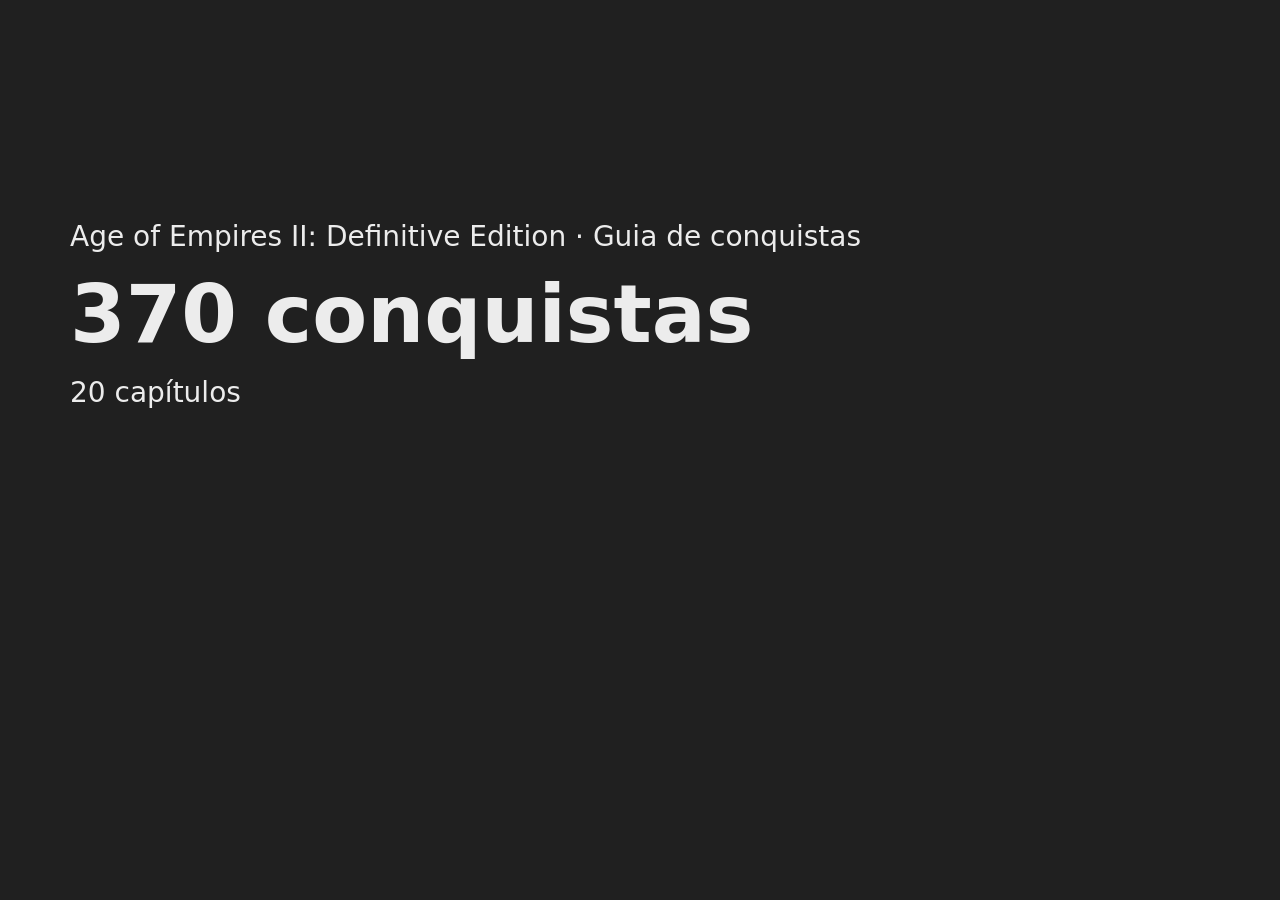
==== assets/tema/og.html @ c4a09b12 "Rebuild guide on the new motor/theme model and add art direction boards The first version copied the" ====
<!DOCTYPE html>
<!--
  Imagem de compartilhamento (og-image-N.jpg, 1200×630), parte do TEMA: desenhe-a com a mesma
  direção de arte das páginas (ela é a "capa" do guia no WhatsApp/Discord).
  TEMA-ESQUELETO — apague esta linha quando a arte existir.
  Gerar: python tools/gerar_og.py. Os números vêm de data/*.json, para não ficar desatualizada.
-->
<html lang="pt-BR" data-theme="dark">
<head>
<meta charset="utf-8">
<link rel="stylesheet" href="tema.css">
<style>
  *{box-sizing:border-box;margin:0}
  html,body{width:1200px;height:630px;overflow:hidden;max-width:none;padding:0}
  .card{width:1200px;height:630px;padding:70px;display:flex;flex-direction:column;justify-content:center;gap:20px;font:28px/1.3 system-ui,sans-serif}
  h1{font-size:80px;line-height:1}
</style>
</head>
<body>
<div class="card">
  <p id="game"></p>
  <h1><span id="count">0</span> conquistas</h1>
  <p id="numeros"></p>
</div>
<script type="module">
  import { GAME, HAS_ROTA } from '../guia.config.js';
  const $ = id => document.getElementById(id);
  $('game').textContent = GAME + ' · Guia de conquistas';
  const conq = await fetch('../../data/conquistas.json').then(r => r.json());
  const ids = Object.keys(conq.achievements);
  $('count').textContent = ids.length;
  const n = [`${conq.chapters.length} capítulos`];
  const missable = ids.filter(id => conq.achievements[id].missable).length;
  if (missable) n.push(`${missable} ${missable === 1 ? 'perdível' : 'perdíveis'}`);
  if (HAS_ROTA) {
    const rota = await fetch('../../data/rota.json').then(r => r.json()).catch(() => null);
    if (rota) n.push(`${rota.stages.reduce((a, s) => a + s.tasks.length, 0)} tarefas na rota`);
  }
  $('numeros').textContent = n.join(' · ');
</script>
</body>
</html>
---- assets/tema/tema.css ----
/* TEMA deste guia: TODO o visual mora aqui (paleta dos dois temas, fontes, layout, peças, texturas).
   TEMA-ESQUELETO — apague esta linha quando o tema existir (o validador avisa enquanto ela estiver aqui).

   Este arquivo vem quase vazio de propósito: o esqueleto só deixa a página legível enquanto o tema
   não existe. NÃO o use como ponto de partida visual; comece da direção de arte do jogo
   (references/direcao-de-arte.md). Regras fixas: dois temas ([data-theme="dark"] e [data-theme="light"]),
   contraste mínimo 4,5:1, 375 px sem rolagem lateral, alvos de toque de 44 px. */

:root,[data-theme="dark"]{--fundo:#202020;--texto:#ececec;color-scheme:dark}
[data-theme="light"]{--fundo:#f4f4f4;--texto:#1d1d1d;color-scheme:light}
body{margin:0 auto;max-width:960px;padding:0 16px;background:var(--fundo);color:var(--texto);font:16px/1.5 system-ui,sans-serif}
a{color:inherit}
button,input,summary{min-height:44px}
[data-g="conquista"] img{vertical-align:middle}
[data-feita]{opacity:.6}
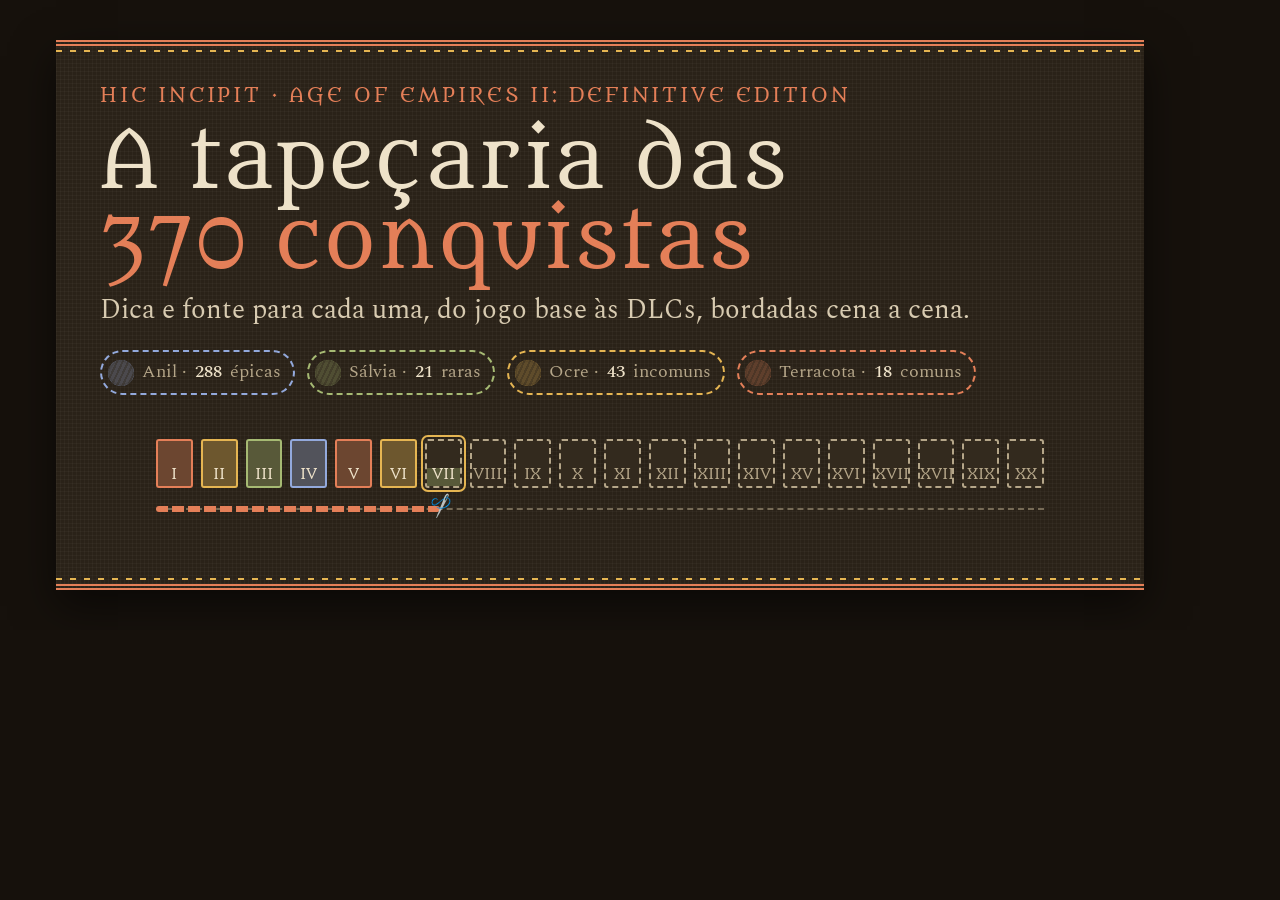
==== commit c632a52a: "Build "The Tapestry" theme (concept 3) for the guide The owner picked concept 3 from the art directi" ====
--- a/assets/tema/og.html
+++ b/assets/tema/og.html
@@ -1,42 +1,54 @@
 <!DOCTYPE html>
 <!--
-  Imagem de compartilhamento (og-image-N.jpg, 1200×630), parte do TEMA: desenhe-a com a mesma
-  direção de arte das páginas (ela é a "capa" do guia no WhatsApp/Discord).
-  TEMA-ESQUELETO — apague esta linha quando a arte existir.
-  Gerar: python tools/gerar_og.py. Os números vêm de data/*.json, para não ficar desatualizada.
+  Imagem de compartilhamento (og-image-N.jpg, 1200×630) do tema "A Tapeçaria".
+  Gerar: python tools/gerar_og.py. Os números vêm de data/*.json.
 -->
 <html lang="pt-BR" data-theme="dark">
 <head>
 <meta charset="utf-8">
 <link rel="stylesheet" href="tema.css">
+<link href="https://fonts.googleapis.com/css2?family=Metamorphous&family=Spectral:wght@400;500&display=block" rel="stylesheet">
 <style>
-  *{box-sizing:border-box;margin:0}
-  html,body{width:1200px;height:630px;overflow:hidden;max-width:none;padding:0}
-  .card{width:1200px;height:630px;padding:70px;display:flex;flex-direction:column;justify-content:center;gap:20px;font:28px/1.3 system-ui,sans-serif}
-  h1{font-size:80px;line-height:1}
+  html,body{width:1200px;height:630px;overflow:hidden;margin:0}
+  body{background:var(--parede)}
+  .card{position:relative;width:1200px;height:630px;padding:40px 56px}
+  .pano{height:100%;padding:34px 44px;box-shadow:var(--sombra)}
+  .legenda{color:var(--terracota);font-size:20px;margin:0}
+  h1{margin:10px 0 12px;font-size:78px;line-height:1.02;letter-spacing:.02em}
+  h1 em{font-style:normal;color:var(--terracota)}
+  .sub{margin:0;font-size:27px;color:var(--suave);max-width:900px;line-height:1.3}
+  .cenas{position:absolute;left:100px;right:100px;bottom:96px;gap:8px}
+  .mini-cena{font-size:15px}
+  .fio{left:100px;right:100px;bottom:72px}
+  .meadas{margin-top:22px;gap:12px}
+  .meada{font-size:18px}
 </style>
 </head>
 <body>
 <div class="card">
-  <p id="game"></p>
-  <h1><span id="count">0</span> conquistas</h1>
-  <p id="numeros"></p>
+ <div class="pano tecido bainha">
+  <p class="legenda">Hic incipit · Age of Empires II: Definitive Edition</p>
+  <h1>A tapeçaria das<br><em><span id="count">370</span> conquistas</em></h1>
+  <p class="sub">Dica e fonte para cada uma, do jogo base às DLCs, bordadas cena a cena.</p>
+  <div class="meadas">
+   <span class="meada" data-raridade="epic"><i></i>Anil · <b id="epic">0</b> épicas</span>
+   <span class="meada" data-raridade="rare"><i></i>Sálvia · <b id="rare">0</b> raras</span>
+   <span class="meada" data-raridade="uncommon"><i></i>Ocre · <b id="uncommon">0</b> incomuns</span>
+   <span class="meada" data-raridade="common"><i></i>Terracota · <b id="common">0</b> comuns</span>
+  </div>
+  <div class="cenas" id="cenas"></div>
+  <div class="fio" style="--g-progresso:.32"><i></i><b>🪡</b></div>
+ </div>
 </div>
 <script type="module">
-  import { GAME, HAS_ROTA } from '../guia.config.js';
-  const $ = id => document.getElementById(id);
-  $('game').textContent = GAME + ' · Guia de conquistas';
   const conq = await fetch('../../data/conquistas.json').then(r => r.json());
-  const ids = Object.keys(conq.achievements);
-  $('count').textContent = ids.length;
-  const n = [`${conq.chapters.length} capítulos`];
-  const missable = ids.filter(id => conq.achievements[id].missable).length;
-  if (missable) n.push(`${missable} ${missable === 1 ? 'perdível' : 'perdíveis'}`);
-  if (HAS_ROTA) {
-    const rota = await fetch('../../data/rota.json').then(r => r.json()).catch(() => null);
-    if (rota) n.push(`${rota.stages.reduce((a, s) => a + s.tasks.length, 0)} tarefas na rota`);
-  }
-  $('numeros').textContent = n.join(' · ');
+  const a = Object.values(conq.achievements);
+  document.getElementById('count').textContent = a.length;
+  const faixa = p => p < 8 ? 'epic' : p < 15 ? 'rare' : p < 30 ? 'uncommon' : 'common';
+  ['epic', 'rare', 'uncommon', 'common'].forEach(k => { document.getElementById(k).textContent = a.filter(x => faixa(x.pct) === k).length; });
+  const R = ['I','II','III','IV','V','VI','VII','VIII','IX','X','XI','XII','XIII','XIV','XV','XVI','XVII','XVIII','XIX','XX'];
+  document.getElementById('cenas').innerHTML = conq.chapters.map((c, i) =>
+    `<span class="mini-cena"${i < 6 ? ' data-bordada style="--g-progresso:1"' : ''}${i === 6 ? ' data-atual style="--g-progresso:.4"' : ''}><span>${R[i] || i + 1}</span></span>`).join('');
 </script>
 </body>
 </html>
--- a/assets/tema/tema.css
+++ b/assets/tema/tema.css
@@ -1,15 +1,216 @@
-/* TEMA deste guia: TODO o visual mora aqui (paleta dos dois temas, fontes, layout, peças, texturas).
-   TEMA-ESQUELETO — apague esta linha quando o tema existir (o validador avisa enquanto ela estiver aqui).
-
-   Este arquivo vem quase vazio de propósito: o esqueleto só deixa a página legível enquanto o tema
-   não existe. NÃO o use como ponto de partida visual; comece da direção de arte do jogo
-   (references/direcao-de-arte.md). Regras fixas: dois temas ([data-theme="dark"] e [data-theme="light"]),
-   contraste mínimo 4,5:1, 375 px sem rolagem lateral, alvos de toque de 44 px. */
-
-:root,[data-theme="dark"]{--fundo:#202020;--texto:#ececec;color-scheme:dark}
-[data-theme="light"]{--fundo:#f4f4f4;--texto:#1d1d1d;color-scheme:light}
-body{margin:0 auto;max-width:960px;padding:0 16px;background:var(--fundo);color:var(--texto);font:16px/1.5 system-ui,sans-serif}
-a{color:inherit}
-button,input,summary{min-height:44px}
-[data-g="conquista"] img{vertical-align:middle}
-[data-feita]{opacity:.6}
+/* TEMA do guia de Age of Empires II: DE — "A Tapeçaria".
+   A página é uma tapeçaria de linho pendurada no salão: faixa de cenas no topo, retalhos bordados,
+   costura tracejada que fecha ao marcar, fio vermelho com agulha marcando o progresso.
+   Fontes: Metamorphous (legendas, em maiúsculas como na tapeçaria de Bayeux) + Spectral (texto). */
+
+/* =========================================================
+   Escuro: "Salão à luz de tocha"
+   ========================================================= */
+:root,[data-theme="dark"]{
+  --parede:#16110c;--parede-luz:#3a2612;--linho:#2a2218;--linho2:#332a1e;--linho3:#3d3224;
+  --fio:#eee2c9;--suave:#d8cbb1;--mudo:#b5a689;
+  --terracota:#e47f58;--ocre:#e5b552;--salvia:#a6ba73;--anil:#93a9dc;
+  --tinta-sobre-la:#1b140d;
+  --trama:#ffffff07;--sombra:0 16px 40px #0008;
+  color-scheme:dark;
+}
+/* =========================================================
+   Claro: "Linho cru"
+   ========================================================= */
+[data-theme="light"]{
+  --parede:#d9cdb2;--parede-luz:#efe3c6;--linho:#f1e8d4;--linho2:#e7dcc3;--linho3:#ddd0b4;
+  --fio:#2c2418;--suave:#463a2b;--mudo:#675944;
+  --terracota:#9c3f26;--ocre:#7f5a0c;--salvia:#4c5b2b;--anil:#2e3f6b;
+  --tinta-sobre-la:#fbf5e8;
+  --trama:#0000000a;--sombra:0 14px 34px #5a462826;
+  color-scheme:light;
+}
+[data-raridade="epic"]{--cor:var(--anil)}
+[data-raridade="rare"]{--cor:var(--salvia)}
+[data-raridade="uncommon"]{--cor:var(--ocre)}
+[data-raridade="common"]{--cor:var(--terracota)}
+
+*{box-sizing:border-box}
+html{scroll-behavior:smooth;scroll-padding-top:80px;-webkit-text-size-adjust:100%}
+body{margin:0;background:radial-gradient(ellipse at 50% -10%,var(--parede-luz) 0,transparent 42rem),var(--parede);color:var(--fio);font:17px/1.6 Spectral,Georgia,serif}
+a{color:var(--terracota);text-underline-offset:3px;text-decoration-thickness:1px}
+a:hover{color:var(--fio)}
+button,input{font:inherit;color:inherit}
+button{cursor:pointer}
+:focus-visible{outline:2px solid var(--ocre);outline-offset:3px}
+.legenda,.marca,.botao-tema,.nav a,h1,h2,h3,.ferramentas button,.ferramentas summary{font-family:Metamorphous,Georgia,serif;font-weight:400}
+.legenda{text-transform:uppercase;letter-spacing:.14em}
+.miolo{width:min(100% - 32px,1180px);margin-inline:auto}
+.g-pular{background:var(--linho);color:var(--fio);padding:10px 14px;border-radius:6px}
+/* textura de linho: trama em xadrez fino */
+.tecido{background:repeating-linear-gradient(0deg,var(--trama) 0 1px,transparent 1px 4px),repeating-linear-gradient(90deg,var(--trama) 0 1px,transparent 1px 4px),var(--linho)}
+/* borda bordada da tapeçaria: barra dupla terracota com pontos ocre */
+.bainha{border-block:6px double var(--terracota);position:relative}
+.bainha:before,.bainha:after{content:"";position:absolute;left:0;right:0;height:2px;background:repeating-linear-gradient(90deg,var(--ocre) 0 6px,transparent 6px 14px)}
+.bainha:before{top:4px}.bainha:after{bottom:4px}
+
+/* =========================================================
+   Topo: barra bordada
+   ========================================================= */
+[data-g="topo"]{position:sticky;top:0;z-index:20;background:color-mix(in srgb,var(--parede) 88%,transparent);backdrop-filter:blur(10px);-webkit-backdrop-filter:blur(10px);border-bottom:3px double var(--terracota)}
+.barra{width:min(100% - 32px,1180px);margin-inline:auto;min-height:60px;display:flex;align-items:center;gap:14px}
+.marca{display:flex;align-items:center;gap:10px;color:var(--fio);text-decoration:none;text-transform:uppercase;letter-spacing:.12em;font-size:.92rem;min-width:0;flex:1}
+.marca>span:last-child{white-space:nowrap;overflow:hidden;text-overflow:ellipsis}
+.marca-no{flex:none;width:34px;height:34px;display:grid;place-items:center;border:2px dashed var(--ocre);border-radius:50%;color:var(--terracota)}
+.nav{display:flex;gap:18px}
+.nav a{color:var(--mudo);text-decoration:none;text-transform:uppercase;letter-spacing:.1em;font-size:.85rem}
+.nav a[aria-current]{color:var(--fio);border-bottom:2px dashed var(--terracota)}
+.botao-menu{display:none}
+.botao-tema{flex:none;min-height:44px;padding:6px 14px;border:2px dashed var(--mudo);border-radius:6px;background:transparent;text-transform:uppercase;letter-spacing:.08em;font-size:.78rem}
+.botao-tema:hover{border-color:var(--ocre)}
+[data-theme="dark"] .so-claro,[data-theme="light"] .so-escuro{display:none}
+
+/* =========================================================
+   A faixa: título, cenas e o fio do progresso
+   ========================================================= */
+.faixa{margin-top:26px;padding:22px 24px 34px;box-shadow:var(--sombra)}
+.faixa .legenda{color:var(--terracota);font-size:.82rem;margin:0}
+.faixa h1{margin:6px 0 8px;font-size:clamp(2rem,6vw,3.6rem);line-height:1.05;letter-spacing:.03em}
+.faixa h1 em{font-style:normal;color:var(--terracota)}
+.faixa .intro{margin:0 0 18px;color:var(--suave);max-width:720px}
+.cenas{display:grid;grid-template-columns:repeat(20,minmax(0,1fr));gap:5px}
+.mini-cena{position:relative;aspect-ratio:3/4;border:2px dashed var(--mudo);border-radius:3px;display:grid;place-items:end center;padding-bottom:3px;font:400 .72rem Metamorphous,serif;color:var(--mudo);text-decoration:none;overflow:hidden;background:var(--linho2)}
+.mini-cena:before{content:"";position:absolute;left:0;right:0;bottom:0;height:calc(var(--g-progresso,0)*100%);background:color-mix(in srgb,var(--c) 32%,transparent);transition:height .6s}
+.mini-cena span{position:relative}
+.mini-cena:nth-child(4n+1){--c:var(--terracota)}.mini-cena:nth-child(4n+2){--c:var(--ocre)}.mini-cena:nth-child(4n+3){--c:var(--salvia)}.mini-cena:nth-child(4n){--c:var(--anil)}
+.mini-cena[data-bordada]{border-style:solid;border-color:var(--c);color:var(--fio)}
+.mini-cena[data-atual]{outline:2px solid var(--ocre);outline-offset:2px;color:var(--fio)}
+.mini-cena:hover{color:var(--fio);border-color:var(--c)}
+.fio{position:absolute;left:24px;right:24px;bottom:14px;height:6px}
+.fio:before{content:"";position:absolute;left:0;right:0;top:2px;border-top:2px dashed color-mix(in srgb,var(--mudo) 55%,transparent)}
+.fio i{position:absolute;left:0;top:0;height:6px;width:calc(var(--g-progresso,0)*100%);background:repeating-linear-gradient(90deg,var(--terracota) 0 12px,transparent 12px 16px);border-radius:3px;transition:width .8s}
+.fio b{position:absolute;top:-13px;left:calc(var(--g-progresso,0)*100% - 8px);font-size:1.1rem;transition:left .8s;transform:rotate(-20deg)}
+
+/* Números e meadas de lã (raridades) */
+.bordado{display:grid;grid-template-columns:minmax(0,1fr) auto;gap:16px 30px;align-items:center;margin:18px 4px 0}
+.contas{display:flex;flex-wrap:wrap;gap:4px 22px;color:var(--mudo)}
+.contas b{color:var(--fio);font:400 1.5rem Metamorphous,serif}
+.meadas{display:flex;gap:10px;flex-wrap:wrap}
+.meada{display:flex;align-items:center;gap:8px;padding:6px 12px 6px 6px;border:2px dashed var(--cor);border-radius:30px;font-size:.86rem;color:var(--mudo)}
+.meada i{width:26px;height:26px;border-radius:50%;background:repeating-linear-gradient(115deg,var(--cor) 0 3px,color-mix(in srgb,var(--cor) 60%,var(--linho)) 3px 5px);box-shadow:inset 0 0 0 2px #0002;position:relative;overflow:hidden}
+.meada i:after{content:"";position:absolute;inset:0;background:var(--linho2);transform:translateY(calc(var(--g-progresso,0)*-100%));opacity:.75}
+.meada b{color:var(--fio);font-weight:500}
+
+/* =========================================================
+   Legenda (resumo do 100%) e roteiro
+   ========================================================= */
+.painel{margin-top:22px;padding:20px 22px;border:2px solid var(--linho3);border-radius:6px}
+.painel>h2{margin:0 0 12px;font-size:1.2rem;letter-spacing:.06em;color:var(--terracota)}
+.etiquetas{display:grid;grid-template-columns:repeat(auto-fit,minmax(160px,1fr));gap:10px;margin:0}
+.etiquetas div{border:2px dashed var(--linho3);border-radius:6px;padding:8px 12px;background:var(--linho2)}
+.etiquetas dt{font:400 .72rem Metamorphous,serif;letter-spacing:.12em;text-transform:uppercase;color:var(--mudo)}
+.etiquetas dd{margin:2px 0 0;font-weight:500;line-height:1.3}
+.resumo-texto{margin:14px 0 0;color:var(--suave)}
+.roteiro{list-style:none;margin:0;padding:0;display:grid;grid-template-columns:repeat(auto-fit,minmax(220px,1fr));gap:12px}
+.roteiro li{display:flex;gap:12px;padding:12px;border-radius:6px;background:var(--linho2);border-left:4px solid var(--ocre)}
+.roteiro li:nth-child(4n+1){border-left-color:var(--terracota)}.roteiro li:nth-child(4n+3){border-left-color:var(--salvia)}.roteiro li:nth-child(4n){border-left-color:var(--anil)}
+.roteiro-n{flex:none;font:400 1.1rem Metamorphous,serif;color:var(--terracota);min-width:26px}
+.roteiro strong{display:block;font-family:Metamorphous,serif;font-weight:400;line-height:1.3}
+.roteiro p{margin:4px 0;color:var(--suave);font-size:.95rem}
+.roteiro a{font-size:.9rem}
+
+/* =========================================================
+   Ferramentas (filtros, busca, menu)
+   ========================================================= */
+.ferramentas{position:sticky;top:63px;z-index:10;margin:22px 0 10px;padding:12px;display:flex;flex-wrap:wrap;gap:8px;align-items:center;border:2px solid var(--linho3);border-radius:6px;background:color-mix(in srgb,var(--linho) 94%,transparent);backdrop-filter:blur(8px);-webkit-backdrop-filter:blur(8px)}
+.ferramentas button,.ferramentas summary{min-height:44px;padding:8px 14px;border:2px dashed var(--mudo);border-radius:6px;background:transparent;font-size:.8rem;letter-spacing:.08em;text-transform:uppercase;list-style:none}
+.ferramentas summary::-webkit-details-marker{display:none}
+.ferramentas button[aria-pressed="true"]{border-style:solid;border-color:var(--terracota);background:var(--terracota);color:var(--tinta-sobre-la)}
+.ferramentas .busca{flex:1 1 240px;min-width:0;min-height:44px;padding:8px 14px;border:2px solid var(--linho3);border-radius:6px;background:var(--parede);font-size:1rem}
+.ferramentas .busca::placeholder{color:var(--mudo);opacity:1}
+.ferramentas .proximo{border-style:solid;border-color:var(--ocre);color:var(--fio)}
+.mais{position:relative}
+.mais[open] summary{border-color:var(--ocre)}
+.mais-lista{position:absolute;right:0;top:calc(100% + 6px);z-index:30;min-width:230px;display:grid;padding:6px;border:2px solid var(--linho3);border-radius:6px;background:var(--linho);box-shadow:var(--sombra)}
+.mais-lista button{border:0;text-align:left;text-transform:none;letter-spacing:0;font:400 .95rem Spectral,serif}
+.mais-lista button:hover{background:var(--linho2)}
+.mais-lista .perigo{color:var(--terracota)}
+.vazio{text-align:center;color:var(--mudo);padding:30px 0}
+
+/* =========================================================
+   Cenas (capítulos) e retalhos (conquistas)
+   ========================================================= */
+.cena{margin-top:18px;border:2px solid var(--ocre);border-radius:6px;overflow:hidden;box-shadow:var(--sombra)}
+.cena-cab{display:flex;align-items:center;gap:14px;padding:12px 16px;background:var(--linho2);border-bottom:2px solid var(--ocre);cursor:pointer}
+.cena[data-recolhido] .cena-cab{border-bottom:0}
+.cena-num{flex:none;width:46px;height:46px;display:grid;place-items:center;border:2px dashed var(--terracota);border-radius:50%;font:400 1rem Metamorphous,serif;color:var(--terracota);background:var(--linho)}
+.cena[data-completo] .cena-num{border-style:solid;background:var(--terracota);color:var(--tinta-sobre-la)}
+.cena-cab small{display:block;color:var(--terracota);font-size:.76rem}
+.cena-cab h2{margin:0;font-size:1.25rem;line-height:1.25;letter-spacing:.04em}
+.cena-cab p{margin:2px 0 0;color:var(--mudo);font-style:italic;font-size:.95rem}
+.cena-seta{margin-left:auto;color:var(--mudo);transition:transform .2s}
+.cena[data-recolhido] .cena-seta{transform:rotate(-90deg)}
+.cena-nota{margin:14px 16px 0;padding:10px 14px;border-left:4px solid var(--anil);background:color-mix(in srgb,var(--anil) 10%,transparent);color:var(--suave);font-size:.95rem}
+.retalhos{display:grid;grid-template-columns:repeat(auto-fill,minmax(300px,1fr));gap:16px;padding:16px}
+.retalho{position:relative;display:flex;flex-direction:column;padding:14px;border-radius:6px;border:2px dashed color-mix(in srgb,var(--cor) 60%,transparent);background:var(--linho);transition:border-color .4s,box-shadow .4s}
+.retalho[data-feita]{border-style:solid;border-color:var(--cor);box-shadow:0 0 0 4px var(--linho),0 0 0 6px color-mix(in srgb,var(--cor) 45%,transparent)}
+.retalho-cab{display:flex;gap:12px;align-items:center}
+.retalho-cab img{flex:none;width:56px;height:56px;border-radius:50%;border:2px solid var(--cor);filter:sepia(.45) saturate(.75);transition:filter .5s}
+.retalho[data-feita] .retalho-cab img{filter:none}
+.retalho h3{margin:0;font-size:1.06rem;line-height:1.25}
+.retalho p{margin:0}
+.retalho-desc{margin-top:10px!important;color:var(--mudo);font-style:italic;font-size:.94rem}
+.retalho-dica{margin-top:6px!important;color:var(--suave);font-size:.98rem}
+.retalho-perdivel{margin-top:8px!important;padding:6px 10px;border:2px dashed var(--terracota);border-radius:4px;font-size:.92rem}
+.retalho-extra,.retalho-fontes{margin-top:8px!important;font-size:.88rem;color:var(--mudo)}
+.retalho-fios{display:flex;flex-wrap:wrap;gap:6px 10px;margin-top:10px;font-size:.8rem;color:var(--mudo)}
+.retalho-fios span{border-bottom:2px dashed var(--cor);padding:0 2px}
+.retalho-fios .la{color:var(--fio)}
+/* A agulha: o checkbox */
+.agulha{display:flex;align-items:center;justify-content:center;min-height:44px;margin-top:auto;padding-top:12px;cursor:pointer}
+.agulha input{position:absolute;opacity:0;width:1px;height:1px}
+.agulha:before{content:"🪡  Bordar";display:flex;align-items:center;justify-content:center;width:100%;min-height:44px;border:2px dashed var(--cor);border-radius:4px;font:400 .82rem Metamorphous,serif;letter-spacing:.12em;text-transform:uppercase;transition:background .3s,color .3s}
+.agulha:hover:before{background:color-mix(in srgb,var(--cor) 14%,transparent)}
+.retalho[data-feita] .agulha:before{content:"✚  Bordada";border-style:solid;background:var(--cor);color:var(--tinta-sobre-la);animation:ponto .4s ease-out}
+.agulha:focus-within:before{outline:2px solid var(--ocre);outline-offset:2px}
+@keyframes ponto{0%{transform:scale(.94)}60%{transform:scale(1.03)}100%{transform:none}}
+.g-flash{animation:costura 1.4s ease}
+@keyframes costura{25%,60%{box-shadow:0 0 0 4px var(--linho),0 0 0 7px var(--ocre)}}
+
+/* =========================================================
+   Notas do bordador (fontes) e rodapé
+   ========================================================= */
+.notas-sec{margin-top:40px}
+.notas-sec>h2{font-size:1.4rem;letter-spacing:.06em;margin:0 0 6px}
+.notas-sec>p{margin:0 0 14px;color:var(--mudo)}
+.dobra{border:2px solid var(--linho3);border-radius:6px;padding:4px 16px;margin-top:12px}
+.dobra summary{min-height:44px;display:flex;align-items:center;cursor:pointer;font:400 1rem Metamorphous,serif;letter-spacing:.06em}
+.dobra summary span{margin-left:8px;color:var(--mudo)}
+.notas{margin:0 0 12px;padding-left:20px;color:var(--suave);font-size:.95rem}
+.notas li{margin:6px 0}
+.notas small{color:var(--mudo)}
+[data-g="rodape"]{margin-top:46px;padding:0 0 calc(40px + env(safe-area-inset-bottom));color:var(--mudo);font-size:.88rem}
+.barra-rodape{height:14px;margin-bottom:16px;border-block:4px double var(--terracota)}
+[data-g="rodape"] p{width:min(100% - 32px,1180px);margin-inline:auto}
+
+/* =========================================================
+   Celular
+   ========================================================= */
+@media (max-width:760px){
+  body{font-size:16px}
+  .faixa{padding:18px 16px 32px}
+  .fio{left:16px;right:16px}
+  .cenas{grid-template-columns:repeat(10,minmax(0,1fr));gap:4px}
+  .mini-cena{font-size:.56rem;letter-spacing:-.04em;border-width:1.5px}
+  .meadas{gap:8px}.meada{font-size:.8rem}
+  .bordado{grid-template-columns:1fr}
+  .ferramentas{position:static}
+  .retalhos{grid-template-columns:1fr;padding:12px}
+  .cena-cab{padding:10px 12px;gap:10px}
+  .cena-num{width:40px;height:40px;font-size:.9rem}
+  .botao-tema .so-escuro,.botao-tema .so-claro{font-size:0}
+  .botao-tema .so-escuro:before{content:"☀";font-size:1rem}.botao-tema .so-claro:before{content:"☾";font-size:1rem}
+}
+@media (max-width:420px){.ferramentas .filtros button{padding:8px 10px}}
+
+/* Impressão: linho claro, tudo aberto */
+@media print{
+  :root{--parede:#fff;--linho:#fff;--linho2:#f4f4f4;--fio:#000;--suave:#222;--mudo:#444}
+  [data-g="topo"],.ferramentas,.agulha,.fio{display:none!important}
+  .cena,.retalho{box-shadow:none;break-inside:avoid}
+}
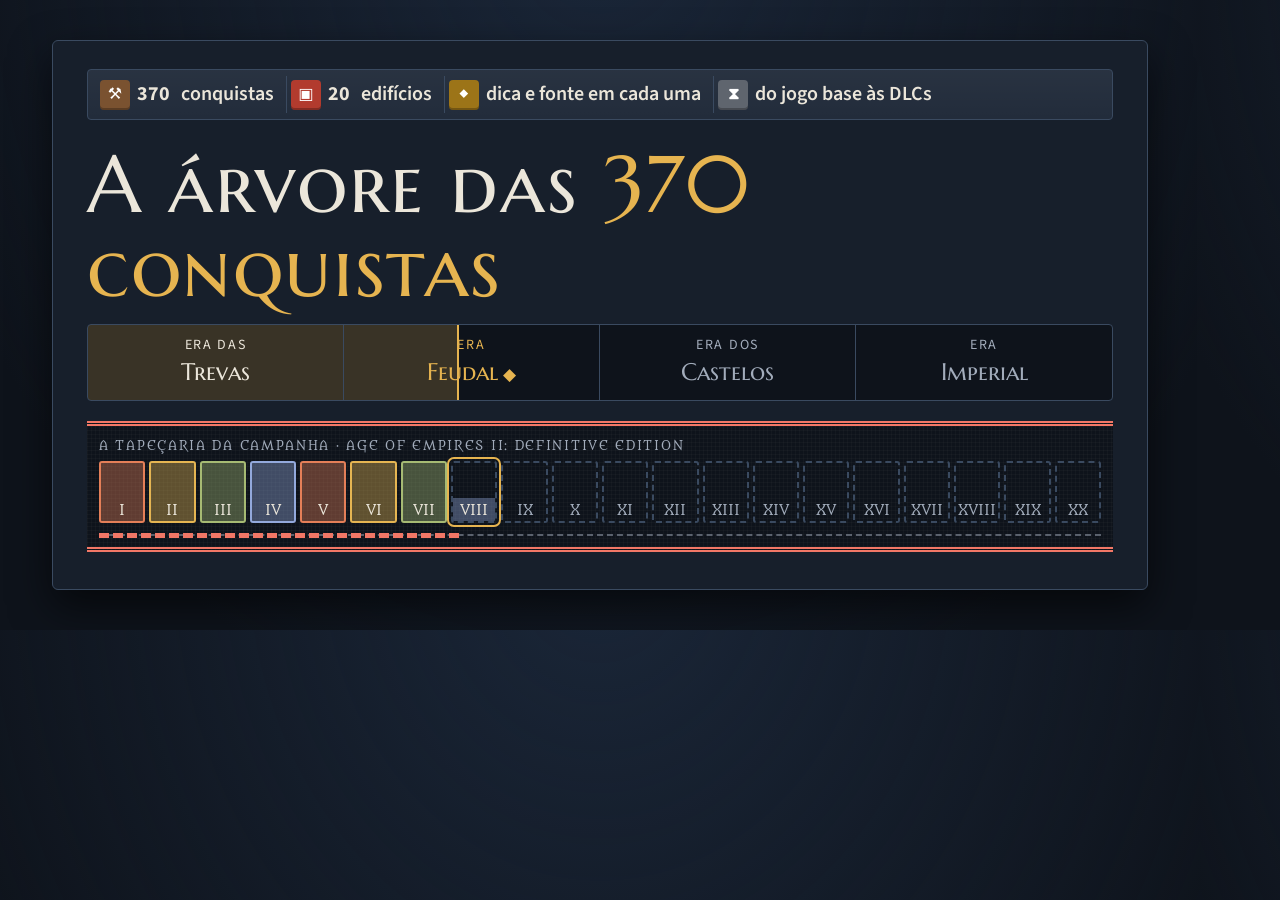
==== commit ba063e0d: "Switch theme to "O Painel da Árvore" (concept 5, mix of 1 and 3) The owner wanted the tech-tree stru" ====
--- a/assets/tema/og.html
+++ b/assets/tema/og.html
@@ -1,54 +1,48 @@
 <!DOCTYPE html>
 <!--
-  Imagem de compartilhamento (og-image-N.jpg, 1200×630) do tema "A Tapeçaria".
+  Imagem de compartilhamento (og-image-N.jpg, 1200×630) do tema "O Painel da Árvore".
   Gerar: python tools/gerar_og.py. Os números vêm de data/*.json.
 -->
 <html lang="pt-BR" data-theme="dark">
 <head>
 <meta charset="utf-8">
 <link rel="stylesheet" href="tema.css">
-<link href="https://fonts.googleapis.com/css2?family=Metamorphous&family=Spectral:wght@400;500&display=block" rel="stylesheet">
+<link href="https://fonts.googleapis.com/css2?family=Marcellus+SC&family=Metamorphous&family=Source+Sans+3:wght@400;600;700&display=block" rel="stylesheet">
 <style>
   html,body{width:1200px;height:630px;overflow:hidden;margin:0}
-  body{background:var(--parede)}
-  .card{position:relative;width:1200px;height:630px;padding:40px 56px}
-  .pano{height:100%;padding:34px 44px;box-shadow:var(--sombra)}
-  .legenda{color:var(--terracota);font-size:20px;margin:0}
-  h1{margin:10px 0 12px;font-size:78px;line-height:1.02;letter-spacing:.02em}
-  h1 em{font-style:normal;color:var(--terracota)}
-  .sub{margin:0;font-size:27px;color:var(--suave);max-width:900px;line-height:1.3}
-  .cenas{position:absolute;left:100px;right:100px;bottom:96px;gap:8px}
-  .mini-cena{font-size:15px}
-  .fio{left:100px;right:100px;bottom:72px}
-  .meadas{margin-top:22px;gap:12px}
-  .meada{font-size:18px}
+  .card{width:1200px;height:630px;padding:40px 52px}
+  .arvore-topo{height:100%;margin:0;padding:28px 34px}
+  .recursos{font-size:20px}.recursos i{width:30px;height:30px;font-size:16px}
+  h1{margin:22px 0 14px!important;font-size:80px!important}
+  .eras{--g-progresso:.36}.era strong{font-size:24px}.era small{font-size:14px}
+  .faixa{margin-top:20px}.cena{font-size:14px}.fio{--g-progresso:.36}
 </style>
 </head>
 <body>
 <div class="card">
- <div class="pano tecido bainha">
-  <p class="legenda">Hic incipit · Age of Empires II: Definitive Edition</p>
-  <h1>A tapeçaria das<br><em><span id="count">370</span> conquistas</em></h1>
-  <p class="sub">Dica e fonte para cada uma, do jogo base às DLCs, bordadas cena a cena.</p>
-  <div class="meadas">
-   <span class="meada" data-raridade="epic"><i></i>Anil · <b id="epic">0</b> épicas</span>
-   <span class="meada" data-raridade="rare"><i></i>Sálvia · <b id="rare">0</b> raras</span>
-   <span class="meada" data-raridade="uncommon"><i></i>Ocre · <b id="uncommon">0</b> incomuns</span>
-   <span class="meada" data-raridade="common"><i></i>Terracota · <b id="common">0</b> comuns</span>
+ <section class="arvore-topo">
+  <div class="recursos placa">
+   <span><i class="r1">⚒</i><b id="count">370</b>&nbsp;conquistas</span><span><i class="r2">▣</i><b id="caps">20</b>&nbsp;edifícios</span>
+   <span><i class="r3">◆</i>dica e fonte em cada uma</span><span><i class="r4">⧗</i>do jogo base às DLCs</span>
   </div>
-  <div class="cenas" id="cenas"></div>
-  <div class="fio" style="--g-progresso:.32"><i></i><b>🪡</b></div>
- </div>
+  <h1>A árvore das <em><span id="count2">370</span> conquistas</em></h1>
+  <div class="eras">
+   <div class="era" data-passada><small>Era das</small><strong>Trevas</strong></div>
+   <div class="era" data-atual><small>Era</small><strong>Feudal</strong></div>
+   <div class="era"><small>Era dos</small><strong>Castelos</strong></div>
+   <div class="era"><small>Era</small><strong>Imperial</strong></div>
+  </div>
+  <div class="faixa"><span class="faixa-legenda">A tapeçaria da campanha · Age of Empires II: Definitive Edition</span><div class="cenas" id="cenas"></div><div class="fio"><i></i></div></div>
+ </section>
 </div>
 <script type="module">
   const conq = await fetch('../../data/conquistas.json').then(r => r.json());
-  const a = Object.values(conq.achievements);
-  document.getElementById('count').textContent = a.length;
-  const faixa = p => p < 8 ? 'epic' : p < 15 ? 'rare' : p < 30 ? 'uncommon' : 'common';
-  ['epic', 'rare', 'uncommon', 'common'].forEach(k => { document.getElementById(k).textContent = a.filter(x => faixa(x.pct) === k).length; });
+  const n = Object.keys(conq.achievements).length;
+  document.getElementById('count').textContent = n; document.getElementById('count2').textContent = n;
+  document.getElementById('caps').textContent = conq.chapters.length;
   const R = ['I','II','III','IV','V','VI','VII','VIII','IX','X','XI','XII','XIII','XIV','XV','XVI','XVII','XVIII','XIX','XX'];
   document.getElementById('cenas').innerHTML = conq.chapters.map((c, i) =>
-    `<span class="mini-cena"${i < 6 ? ' data-bordada style="--g-progresso:1"' : ''}${i === 6 ? ' data-atual style="--g-progresso:.4"' : ''}><span>${R[i] || i + 1}</span></span>`).join('');
+    `<span class="cena"${i < 7 ? ' data-bordada style="--g-progresso:1"' : ''}${i === 7 ? ' data-atual style="--g-progresso:.4"' : ''}><span>${R[i] || i + 1}</span></span>`).join('');
 </script>
 </body>
 </html>
--- a/assets/tema/tema.css
+++ b/assets/tema/tema.css
@@ -1,216 +1,240 @@
-/* TEMA do guia de Age of Empires II: DE — "A Tapeçaria".
-   A página é uma tapeçaria de linho pendurada no salão: faixa de cenas no topo, retalhos bordados,
-   costura tracejada que fecha ao marcar, fio vermelho com agulha marcando o progresso.
-   Fontes: Metamorphous (legendas, em maiúsculas como na tapeçaria de Bayeux) + Spectral (texto). */
-
-/* =========================================================
-   Escuro: "Salão à luz de tocha"
+/* TEMA do guia de Age of Empires II: DE — "O Painel da Árvore" (conceito 5).
+   A página é a árvore de tecnologia do jogo: barra de recursos, trilho das quatro Eras, edifícios (capítulos)
+   e nós (conquistas) com ícone apagado até serem pesquisados. A tapeçaria entra como crônica: a faixa das
+   20 cenas bordadas e a costura tracejada do nó, que fecha ao pesquisar.
+   Fontes: Marcellus SC (placas e títulos) + Source Sans 3 (texto) + Metamorphous (só as legendas da tapeçaria). */
+
+/* =========================================================
+   Escuro: "Sala de guerra à noite"
    ========================================================= */
 :root,[data-theme="dark"]{
-  --parede:#16110c;--parede-luz:#3a2612;--linho:#2a2218;--linho2:#332a1e;--linho3:#3d3224;
-  --fio:#eee2c9;--suave:#d8cbb1;--mudo:#b5a689;
-  --terracota:#e47f58;--ocre:#e5b552;--salvia:#a6ba73;--anil:#93a9dc;
-  --tinta-sobre-la:#1b140d;
-  --trama:#ffffff07;--sombra:0 16px 40px #0008;
+  --fundo:#0e131b;--fundo-luz:#1a2638;--painel:#171f2b;--placa:#222c3b;--placa2:#2a3546;--linha:#3a4a60;
+  --texto:#ebe6da;--suave:#c9cdd4;--mudo:#a2acbb;
+  --ouro:#e6b450;--ouro-tinta:#1a1204;--brilho:#e6b45033;
+  --vermelho:#f27766;--azul:#6aa6ec;--verde:#7cbf66;--roxo:#b99bf2;
+  --la1:#e47f58;--la2:#e5b552;--la3:#a6ba73;--la4:#93a9dc;
+  --cinza-icone:grayscale(1) brightness(.55);--trama:#ffffff06;--sombra:0 16px 40px #0009;
   color-scheme:dark;
 }
 /* =========================================================
-   Claro: "Linho cru"
+   Claro: "Árvore impressa no manual"
    ========================================================= */
 [data-theme="light"]{
-  --parede:#d9cdb2;--parede-luz:#efe3c6;--linho:#f1e8d4;--linho2:#e7dcc3;--linho3:#ddd0b4;
-  --fio:#2c2418;--suave:#463a2b;--mudo:#675944;
-  --terracota:#9c3f26;--ocre:#7f5a0c;--salvia:#4c5b2b;--anil:#2e3f6b;
-  --tinta-sobre-la:#fbf5e8;
-  --trama:#0000000a;--sombra:0 14px 34px #5a462826;
+  --fundo:#ebe3d0;--fundo-luz:#f6efdf;--painel:#f7f1e2;--placa:#e2d6bc;--placa2:#d8cbae;--linha:#c3b28d;
+  --texto:#2a241a;--suave:#463d2f;--mudo:#655843;
+  --ouro:#774d07;--ouro-tinta:#fff7e4;--brilho:#8a5a0c22;
+  --vermelho:#a82e22;--azul:#245d97;--verde:#335d24;--roxo:#6340a3;
+  --la1:#9c3f26;--la2:#7f5a0c;--la3:#4c5b2b;--la4:#2e3f6b;
+  --cinza-icone:grayscale(1) contrast(.8) brightness(1.15);--trama:#0000000a;--sombra:0 12px 30px #4a3c2422;
   color-scheme:light;
 }
-[data-raridade="epic"]{--cor:var(--anil)}
-[data-raridade="rare"]{--cor:var(--salvia)}
-[data-raridade="uncommon"]{--cor:var(--ocre)}
-[data-raridade="common"]{--cor:var(--terracota)}
+/* moldura de cada raridade, como as cores de categoria da árvore do jogo */
+[data-raridade="epic"]{--borda:var(--roxo)}
+[data-raridade="rare"]{--borda:var(--azul)}
+[data-raridade="uncommon"]{--borda:var(--verde)}
+[data-raridade="common"]{--borda:var(--mudo)}
 
 *{box-sizing:border-box}
-html{scroll-behavior:smooth;scroll-padding-top:80px;-webkit-text-size-adjust:100%}
-body{margin:0;background:radial-gradient(ellipse at 50% -10%,var(--parede-luz) 0,transparent 42rem),var(--parede);color:var(--fio);font:17px/1.6 Spectral,Georgia,serif}
-a{color:var(--terracota);text-underline-offset:3px;text-decoration-thickness:1px}
-a:hover{color:var(--fio)}
+html{scroll-behavior:smooth;scroll-padding-top:76px;-webkit-text-size-adjust:100%}
+body{margin:0;background:radial-gradient(ellipse at 50% -12%,var(--fundo-luz) 0,transparent 44rem),var(--fundo);color:var(--texto);font:16.5px/1.55 "Source Sans 3",system-ui,sans-serif}
+a{color:var(--ouro);text-underline-offset:3px;text-decoration-thickness:1px}
+a:hover{color:var(--texto)}
 button,input{font:inherit;color:inherit}
 button{cursor:pointer}
-:focus-visible{outline:2px solid var(--ocre);outline-offset:3px}
-.legenda,.marca,.botao-tema,.nav a,h1,h2,h3,.ferramentas button,.ferramentas summary{font-family:Metamorphous,Georgia,serif;font-weight:400}
-.legenda{text-transform:uppercase;letter-spacing:.14em}
+:focus-visible{outline:2px solid var(--ouro);outline-offset:3px}
+h1,h2,h3,.sc{font-family:"Marcellus SC",Georgia,serif;font-weight:400}
 .miolo{width:min(100% - 32px,1180px);margin-inline:auto}
-.g-pular{background:var(--linho);color:var(--fio);padding:10px 14px;border-radius:6px}
-/* textura de linho: trama em xadrez fino */
-.tecido{background:repeating-linear-gradient(0deg,var(--trama) 0 1px,transparent 1px 4px),repeating-linear-gradient(90deg,var(--trama) 0 1px,transparent 1px 4px),var(--linho)}
-/* borda bordada da tapeçaria: barra dupla terracota com pontos ocre */
-.bainha{border-block:6px double var(--terracota);position:relative}
-.bainha:before,.bainha:after{content:"";position:absolute;left:0;right:0;height:2px;background:repeating-linear-gradient(90deg,var(--ocre) 0 6px,transparent 6px 14px)}
-.bainha:before{top:4px}.bainha:after{bottom:4px}
-
-/* =========================================================
-   Topo: barra bordada
-   ========================================================= */
-[data-g="topo"]{position:sticky;top:0;z-index:20;background:color-mix(in srgb,var(--parede) 88%,transparent);backdrop-filter:blur(10px);-webkit-backdrop-filter:blur(10px);border-bottom:3px double var(--terracota)}
-.barra{width:min(100% - 32px,1180px);margin-inline:auto;min-height:60px;display:flex;align-items:center;gap:14px}
-.marca{display:flex;align-items:center;gap:10px;color:var(--fio);text-decoration:none;text-transform:uppercase;letter-spacing:.12em;font-size:.92rem;min-width:0;flex:1}
+.g-pular{background:var(--placa);color:var(--texto);padding:10px 14px;border-radius:4px}
+.placa{background:linear-gradient(#ffffff08,#0000),var(--placa);border:1px solid var(--linha);border-radius:4px}
+
+/* =========================================================
+   Topo: barra de pedra
+   ========================================================= */
+[data-g="topo"]{position:sticky;top:0;z-index:20;background:color-mix(in srgb,var(--fundo) 90%,transparent);backdrop-filter:blur(10px);-webkit-backdrop-filter:blur(10px);border-bottom:1px solid var(--linha)}
+.barra{width:min(100% - 32px,1180px);margin-inline:auto;min-height:58px;display:flex;align-items:center;gap:14px}
+.marca{display:flex;align-items:center;gap:10px;color:var(--texto);text-decoration:none;font:400 1rem "Marcellus SC",serif;letter-spacing:.04em;min-width:0;flex:1}
 .marca>span:last-child{white-space:nowrap;overflow:hidden;text-overflow:ellipsis}
-.marca-no{flex:none;width:34px;height:34px;display:grid;place-items:center;border:2px dashed var(--ocre);border-radius:50%;color:var(--terracota)}
+.marca-ic{flex:none;width:34px;height:34px;display:grid;place-items:center;border:2px solid var(--ouro);border-radius:4px;color:var(--ouro);font-size:1.1rem}
 .nav{display:flex;gap:18px}
-.nav a{color:var(--mudo);text-decoration:none;text-transform:uppercase;letter-spacing:.1em;font-size:.85rem}
-.nav a[aria-current]{color:var(--fio);border-bottom:2px dashed var(--terracota)}
+.nav a{color:var(--mudo);text-decoration:none;font-family:"Marcellus SC",serif}
+.nav a[aria-current]{color:var(--texto);border-bottom:2px solid var(--ouro)}
 .botao-menu{display:none}
-.botao-tema{flex:none;min-height:44px;padding:6px 14px;border:2px dashed var(--mudo);border-radius:6px;background:transparent;text-transform:uppercase;letter-spacing:.08em;font-size:.78rem}
-.botao-tema:hover{border-color:var(--ocre)}
+.botao-tema{flex:none;min-height:44px;padding:6px 14px;border:1px solid var(--linha);border-radius:4px;background:var(--placa);font-weight:600;font-size:.88rem}
+.botao-tema:hover{border-color:var(--ouro)}
 [data-theme="dark"] .so-claro,[data-theme="light"] .so-escuro{display:none}
 
 /* =========================================================
-   A faixa: título, cenas e o fio do progresso
-   ========================================================= */
-.faixa{margin-top:26px;padding:22px 24px 34px;box-shadow:var(--sombra)}
-.faixa .legenda{color:var(--terracota);font-size:.82rem;margin:0}
-.faixa h1{margin:6px 0 8px;font-size:clamp(2rem,6vw,3.6rem);line-height:1.05;letter-spacing:.03em}
-.faixa h1 em{font-style:normal;color:var(--terracota)}
-.faixa .intro{margin:0 0 18px;color:var(--suave);max-width:720px}
-.cenas{display:grid;grid-template-columns:repeat(20,minmax(0,1fr));gap:5px}
-.mini-cena{position:relative;aspect-ratio:3/4;border:2px dashed var(--mudo);border-radius:3px;display:grid;place-items:end center;padding-bottom:3px;font:400 .72rem Metamorphous,serif;color:var(--mudo);text-decoration:none;overflow:hidden;background:var(--linho2)}
-.mini-cena:before{content:"";position:absolute;left:0;right:0;bottom:0;height:calc(var(--g-progresso,0)*100%);background:color-mix(in srgb,var(--c) 32%,transparent);transition:height .6s}
-.mini-cena span{position:relative}
-.mini-cena:nth-child(4n+1){--c:var(--terracota)}.mini-cena:nth-child(4n+2){--c:var(--ocre)}.mini-cena:nth-child(4n+3){--c:var(--salvia)}.mini-cena:nth-child(4n){--c:var(--anil)}
-.mini-cena[data-bordada]{border-style:solid;border-color:var(--c);color:var(--fio)}
-.mini-cena[data-atual]{outline:2px solid var(--ocre);outline-offset:2px;color:var(--fio)}
-.mini-cena:hover{color:var(--fio);border-color:var(--c)}
-.fio{position:absolute;left:24px;right:24px;bottom:14px;height:6px}
-.fio:before{content:"";position:absolute;left:0;right:0;top:2px;border-top:2px dashed color-mix(in srgb,var(--mudo) 55%,transparent)}
-.fio i{position:absolute;left:0;top:0;height:6px;width:calc(var(--g-progresso,0)*100%);background:repeating-linear-gradient(90deg,var(--terracota) 0 12px,transparent 12px 16px);border-radius:3px;transition:width .8s}
-.fio b{position:absolute;top:-13px;left:calc(var(--g-progresso,0)*100% - 8px);font-size:1.1rem;transition:left .8s;transform:rotate(-20deg)}
-
-/* Números e meadas de lã (raridades) */
-.bordado{display:grid;grid-template-columns:minmax(0,1fr) auto;gap:16px 30px;align-items:center;margin:18px 4px 0}
-.contas{display:flex;flex-wrap:wrap;gap:4px 22px;color:var(--mudo)}
-.contas b{color:var(--fio);font:400 1.5rem Metamorphous,serif}
-.meadas{display:flex;gap:10px;flex-wrap:wrap}
-.meada{display:flex;align-items:center;gap:8px;padding:6px 12px 6px 6px;border:2px dashed var(--cor);border-radius:30px;font-size:.86rem;color:var(--mudo)}
-.meada i{width:26px;height:26px;border-radius:50%;background:repeating-linear-gradient(115deg,var(--cor) 0 3px,color-mix(in srgb,var(--cor) 60%,var(--linho)) 3px 5px);box-shadow:inset 0 0 0 2px #0002;position:relative;overflow:hidden}
-.meada i:after{content:"";position:absolute;inset:0;background:var(--linho2);transform:translateY(calc(var(--g-progresso,0)*-100%));opacity:.75}
-.meada b{color:var(--fio);font-weight:500}
-
-/* =========================================================
-   Legenda (resumo do 100%) e roteiro
-   ========================================================= */
-.painel{margin-top:22px;padding:20px 22px;border:2px solid var(--linho3);border-radius:6px}
-.painel>h2{margin:0 0 12px;font-size:1.2rem;letter-spacing:.06em;color:var(--terracota)}
-.etiquetas{display:grid;grid-template-columns:repeat(auto-fit,minmax(160px,1fr));gap:10px;margin:0}
-.etiquetas div{border:2px dashed var(--linho3);border-radius:6px;padding:8px 12px;background:var(--linho2)}
-.etiquetas dt{font:400 .72rem Metamorphous,serif;letter-spacing:.12em;text-transform:uppercase;color:var(--mudo)}
-.etiquetas dd{margin:2px 0 0;font-weight:500;line-height:1.3}
-.resumo-texto{margin:14px 0 0;color:var(--suave)}
-.roteiro{list-style:none;margin:0;padding:0;display:grid;grid-template-columns:repeat(auto-fit,minmax(220px,1fr));gap:12px}
-.roteiro li{display:flex;gap:12px;padding:12px;border-radius:6px;background:var(--linho2);border-left:4px solid var(--ocre)}
-.roteiro li:nth-child(4n+1){border-left-color:var(--terracota)}.roteiro li:nth-child(4n+3){border-left-color:var(--salvia)}.roteiro li:nth-child(4n){border-left-color:var(--anil)}
-.roteiro-n{flex:none;font:400 1.1rem Metamorphous,serif;color:var(--terracota);min-width:26px}
-.roteiro strong{display:block;font-family:Metamorphous,serif;font-weight:400;line-height:1.3}
-.roteiro p{margin:4px 0;color:var(--suave);font-size:.95rem}
-.roteiro a{font-size:.9rem}
-
-/* =========================================================
-   Ferramentas (filtros, busca, menu)
-   ========================================================= */
-.ferramentas{position:sticky;top:63px;z-index:10;margin:22px 0 10px;padding:12px;display:flex;flex-wrap:wrap;gap:8px;align-items:center;border:2px solid var(--linho3);border-radius:6px;background:color-mix(in srgb,var(--linho) 94%,transparent);backdrop-filter:blur(8px);-webkit-backdrop-filter:blur(8px)}
-.ferramentas button,.ferramentas summary{min-height:44px;padding:8px 14px;border:2px dashed var(--mudo);border-radius:6px;background:transparent;font-size:.8rem;letter-spacing:.08em;text-transform:uppercase;list-style:none}
+   Topo da página: recursos, título, Eras e a faixa da tapeçaria
+   ========================================================= */
+.arvore-topo{margin-top:22px;padding:18px 20px 20px;background:var(--painel);border:1px solid var(--linha);border-radius:6px;box-shadow:var(--sombra)}
+.recursos{display:flex;flex-wrap:wrap;padding:6px 8px;font-weight:600;font-size:.92rem}
+.recursos>span{display:inline-flex;align-items:center;gap:7px;padding:3px 12px 3px 4px;border-right:1px solid var(--linha)}
+.recursos>span:last-child{border-right:0}
+.recursos i{flex:none;width:24px;height:24px;border-radius:4px;display:grid;place-items:center;font-style:normal;font-size:.8rem;color:#fff;box-shadow:inset 0 -2px 0 #0004}
+.recursos .r1{background:#7a5230}.recursos .r2{background:#b23b2e}.recursos .r3{background:#9c7418}.recursos .r4{background:#5f656e}
+.arvore-topo h1{margin:20px 0 6px;font-size:clamp(2rem,5.6vw,3.4rem);line-height:1.05;letter-spacing:.02em}
+.arvore-topo h1 em{font-style:normal;color:var(--ouro)}
+.arvore-topo .intro{margin:0 0 18px;color:var(--suave);max-width:720px}
+.eras{position:relative;display:grid;grid-template-columns:repeat(4,1fr);border:1px solid var(--linha);border-radius:4px;overflow:hidden;background:var(--fundo)}
+.eras:before{content:"";position:absolute;left:0;top:0;bottom:0;width:calc(var(--g-progresso,0)*100%);background:var(--brilho);border-right:2px solid var(--ouro);transition:width .7s}
+.era{position:relative;padding:10px 8px 12px;text-align:center;border-right:1px solid var(--linha);color:var(--mudo)}
+.era:last-child{border-right:0}
+.era small{display:block;font-size:.72rem;letter-spacing:.12em;text-transform:uppercase}
+.era strong{font:400 1.08rem "Marcellus SC",serif}
+.era[data-passada]{color:var(--texto)}
+.era[data-atual]{color:var(--ouro)}
+.era[data-atual] strong:after{content:" ◆";font-size:.7em}
+.eras-pct{display:flex;flex-wrap:wrap;justify-content:space-between;gap:4px 16px;margin:7px 2px 0;color:var(--mudo);font-size:.9rem}
+.eras-pct b{color:var(--ouro)}
+/* A faixa da tapeçaria: a crônica dos capítulos já conquistados */
+.faixa{position:relative;margin-top:16px;padding:12px 12px 24px;border-block:5px double var(--vermelho);background:repeating-linear-gradient(0deg,var(--trama) 0 1px,transparent 1px 4px),repeating-linear-gradient(90deg,var(--trama) 0 1px,transparent 1px 4px),var(--fundo)}
+.faixa-legenda{display:block;margin:0 0 8px;font:400 .76rem Metamorphous,Georgia,serif;letter-spacing:.14em;text-transform:uppercase;color:var(--mudo)}
+.cenas{display:grid;grid-template-columns:repeat(20,minmax(0,1fr));gap:4px}
+.cena{position:relative;aspect-ratio:3/4;display:grid;place-items:end center;padding-bottom:2px;overflow:hidden;border:2px dashed var(--linha);border-radius:3px;font:400 .7rem Metamorphous,Georgia,serif;color:var(--mudo);text-decoration:none}
+.cena:nth-child(4n+1){--c:var(--la1)}.cena:nth-child(4n+2){--c:var(--la2)}.cena:nth-child(4n+3){--c:var(--la3)}.cena:nth-child(4n){--c:var(--la4)}
+.cena:before{content:"";position:absolute;left:0;right:0;bottom:0;height:calc(var(--g-progresso,0)*100%);background:color-mix(in srgb,var(--c) 38%,transparent);transition:height .6s}
+.cena span{position:relative}
+.cena[data-bordada]{border-style:solid;border-color:var(--c);color:var(--texto)}
+.cena[data-atual]{outline:2px solid var(--ouro);outline-offset:2px;color:var(--texto)}
+.cena:hover{border-color:var(--c);color:var(--texto)}
+.fio{position:absolute;left:12px;right:12px;bottom:9px;height:4px;border-top:2px dashed color-mix(in srgb,var(--mudo) 50%,transparent)}
+.fio i{position:absolute;left:0;top:-3px;height:5px;width:calc(var(--g-progresso,0)*100%);background:repeating-linear-gradient(90deg,var(--vermelho) 0 10px,transparent 10px 14px);transition:width .8s}
+/* Legenda das molduras (raridade) */
+.molduras{display:flex;flex-wrap:wrap;gap:8px;margin-top:14px;font-size:.86rem;color:var(--mudo)}
+.moldura{display:inline-flex;align-items:center;gap:7px;padding:3px 10px 3px 4px;border:1px solid var(--linha);border-radius:4px;background:var(--fundo)}
+.moldura i{width:18px;height:18px;border:3px solid var(--borda);border-radius:3px}
+.moldura b{color:var(--texto);font-weight:600}
+
+/* =========================================================
+   Informações e ordem de pesquisa
+   ========================================================= */
+.secao{margin-top:20px;padding:16px 18px;background:var(--painel);border:1px solid var(--linha);border-radius:6px}
+.secao>h2{margin:0 0 12px;font-size:1.25rem}
+.placas{display:grid;grid-template-columns:repeat(auto-fit,minmax(160px,1fr));gap:8px;margin:0}
+.placas div{padding:8px 12px}
+.placas div{background:linear-gradient(#ffffff08,#0000),var(--placa);border:1px solid var(--linha);border-radius:4px}
+.placas dt{font-size:.72rem;letter-spacing:.12em;text-transform:uppercase;color:var(--mudo)}
+.placas dd{margin:2px 0 0;font-weight:600;line-height:1.3}
+.resumo-texto{margin:12px 0 0;color:var(--suave)}
+.ordem{list-style:none;margin:0;padding:0;display:grid;grid-template-columns:repeat(auto-fit,minmax(230px,1fr));gap:12px;counter-reset:ordem}
+.ordem li{position:relative;display:flex;gap:12px;padding:12px;background:var(--fundo);border:1px solid var(--linha);border-radius:4px}
+.ordem-n{flex:none;width:34px;height:34px;display:grid;place-items:center;border:2px solid var(--ouro);border-radius:4px;color:var(--ouro);font:400 .9rem "Marcellus SC",serif}
+.ordem strong{display:block;font:400 1.02rem "Marcellus SC",serif;line-height:1.3}
+.ordem p{margin:4px 0;color:var(--suave);font-size:.94rem}
+.ordem a{font-size:.9rem}
+
+/* =========================================================
+   Ferramentas
+   ========================================================= */
+.ferramentas{position:sticky;top:59px;z-index:10;margin:20px 0 8px;padding:10px;display:flex;flex-wrap:wrap;gap:8px;align-items:center;background:color-mix(in srgb,var(--painel) 95%,transparent);border:1px solid var(--linha);border-radius:6px;backdrop-filter:blur(8px);-webkit-backdrop-filter:blur(8px)}
+.abas{display:inline-flex;border:1px solid var(--linha);border-radius:4px;overflow:hidden}
+.abas button{min-height:44px;padding:8px 14px;border:0;background:var(--placa);font-weight:600;font-size:.9rem}
+.abas button+button{border-left:1px solid var(--linha)}
+.abas button[aria-pressed="true"]{background:var(--ouro);color:var(--ouro-tinta)}
+.ferramentas>button,.ferramentas summary{min-height:44px;padding:8px 14px;border:1px solid var(--linha);border-radius:4px;background:var(--placa);font-weight:600;font-size:.9rem;list-style:none;display:inline-flex;align-items:center}
 .ferramentas summary::-webkit-details-marker{display:none}
-.ferramentas button[aria-pressed="true"]{border-style:solid;border-color:var(--terracota);background:var(--terracota);color:var(--tinta-sobre-la)}
-.ferramentas .busca{flex:1 1 240px;min-width:0;min-height:44px;padding:8px 14px;border:2px solid var(--linho3);border-radius:6px;background:var(--parede);font-size:1rem}
+.ferramentas>button[aria-pressed="true"]{border-color:var(--vermelho);color:var(--vermelho)}
+.ferramentas .busca{flex:1 1 240px;min-width:0;min-height:44px;padding:8px 12px;border:1px solid var(--linha);border-radius:4px;background:var(--fundo);font-size:1rem}
 .ferramentas .busca::placeholder{color:var(--mudo);opacity:1}
-.ferramentas .proximo{border-style:solid;border-color:var(--ocre);color:var(--fio)}
+.ferramentas .proximo{border-color:var(--ouro);color:var(--ouro)}
 .mais{position:relative}
-.mais[open] summary{border-color:var(--ocre)}
-.mais-lista{position:absolute;right:0;top:calc(100% + 6px);z-index:30;min-width:230px;display:grid;padding:6px;border:2px solid var(--linho3);border-radius:6px;background:var(--linho);box-shadow:var(--sombra)}
-.mais-lista button{border:0;text-align:left;text-transform:none;letter-spacing:0;font:400 .95rem Spectral,serif}
-.mais-lista button:hover{background:var(--linho2)}
-.mais-lista .perigo{color:var(--terracota)}
+.mais-lista{position:absolute;right:0;top:calc(100% + 6px);z-index:30;min-width:230px;display:grid;padding:6px;background:var(--painel);border:1px solid var(--linha);border-radius:4px;box-shadow:var(--sombra)}
+.mais-lista button{min-height:44px;padding:8px 10px;border:0;border-radius:3px;background:transparent;text-align:left}
+.mais-lista button:hover{background:var(--placa)}
+.mais-lista .perigo{color:var(--vermelho)}
 .vazio{text-align:center;color:var(--mudo);padding:30px 0}
 
 /* =========================================================
-   Cenas (capítulos) e retalhos (conquistas)
-   ========================================================= */
-.cena{margin-top:18px;border:2px solid var(--ocre);border-radius:6px;overflow:hidden;box-shadow:var(--sombra)}
-.cena-cab{display:flex;align-items:center;gap:14px;padding:12px 16px;background:var(--linho2);border-bottom:2px solid var(--ocre);cursor:pointer}
-.cena[data-recolhido] .cena-cab{border-bottom:0}
-.cena-num{flex:none;width:46px;height:46px;display:grid;place-items:center;border:2px dashed var(--terracota);border-radius:50%;font:400 1rem Metamorphous,serif;color:var(--terracota);background:var(--linho)}
-.cena[data-completo] .cena-num{border-style:solid;background:var(--terracota);color:var(--tinta-sobre-la)}
-.cena-cab small{display:block;color:var(--terracota);font-size:.76rem}
-.cena-cab h2{margin:0;font-size:1.25rem;line-height:1.25;letter-spacing:.04em}
-.cena-cab p{margin:2px 0 0;color:var(--mudo);font-style:italic;font-size:.95rem}
-.cena-seta{margin-left:auto;color:var(--mudo);transition:transform .2s}
-.cena[data-recolhido] .cena-seta{transform:rotate(-90deg)}
-.cena-nota{margin:14px 16px 0;padding:10px 14px;border-left:4px solid var(--anil);background:color-mix(in srgb,var(--anil) 10%,transparent);color:var(--suave);font-size:.95rem}
-.retalhos{display:grid;grid-template-columns:repeat(auto-fill,minmax(300px,1fr));gap:16px;padding:16px}
-.retalho{position:relative;display:flex;flex-direction:column;padding:14px;border-radius:6px;border:2px dashed color-mix(in srgb,var(--cor) 60%,transparent);background:var(--linho);transition:border-color .4s,box-shadow .4s}
-.retalho[data-feita]{border-style:solid;border-color:var(--cor);box-shadow:0 0 0 4px var(--linho),0 0 0 6px color-mix(in srgb,var(--cor) 45%,transparent)}
-.retalho-cab{display:flex;gap:12px;align-items:center}
-.retalho-cab img{flex:none;width:56px;height:56px;border-radius:50%;border:2px solid var(--cor);filter:sepia(.45) saturate(.75);transition:filter .5s}
-.retalho[data-feita] .retalho-cab img{filter:none}
-.retalho h3{margin:0;font-size:1.06rem;line-height:1.25}
-.retalho p{margin:0}
-.retalho-desc{margin-top:10px!important;color:var(--mudo);font-style:italic;font-size:.94rem}
-.retalho-dica{margin-top:6px!important;color:var(--suave);font-size:.98rem}
-.retalho-perdivel{margin-top:8px!important;padding:6px 10px;border:2px dashed var(--terracota);border-radius:4px;font-size:.92rem}
-.retalho-extra,.retalho-fontes{margin-top:8px!important;font-size:.88rem;color:var(--mudo)}
-.retalho-fios{display:flex;flex-wrap:wrap;gap:6px 10px;margin-top:10px;font-size:.8rem;color:var(--mudo)}
-.retalho-fios span{border-bottom:2px dashed var(--cor);padding:0 2px}
-.retalho-fios .la{color:var(--fio)}
-/* A agulha: o checkbox */
-.agulha{display:flex;align-items:center;justify-content:center;min-height:44px;margin-top:auto;padding-top:12px;cursor:pointer}
-.agulha input{position:absolute;opacity:0;width:1px;height:1px}
-.agulha:before{content:"🪡  Bordar";display:flex;align-items:center;justify-content:center;width:100%;min-height:44px;border:2px dashed var(--cor);border-radius:4px;font:400 .82rem Metamorphous,serif;letter-spacing:.12em;text-transform:uppercase;transition:background .3s,color .3s}
-.agulha:hover:before{background:color-mix(in srgb,var(--cor) 14%,transparent)}
-.retalho[data-feita] .agulha:before{content:"✚  Bordada";border-style:solid;background:var(--cor);color:var(--tinta-sobre-la);animation:ponto .4s ease-out}
-.agulha:focus-within:before{outline:2px solid var(--ocre);outline-offset:2px}
-@keyframes ponto{0%{transform:scale(.94)}60%{transform:scale(1.03)}100%{transform:none}}
-.g-flash{animation:costura 1.4s ease}
-@keyframes costura{25%,60%{box-shadow:0 0 0 4px var(--linho),0 0 0 7px var(--ocre)}}
-
-/* =========================================================
-   Notas do bordador (fontes) e rodapé
-   ========================================================= */
-.notas-sec{margin-top:40px}
-.notas-sec>h2{font-size:1.4rem;letter-spacing:.06em;margin:0 0 6px}
-.notas-sec>p{margin:0 0 14px;color:var(--mudo)}
-.dobra{border:2px solid var(--linho3);border-radius:6px;padding:4px 16px;margin-top:12px}
-.dobra summary{min-height:44px;display:flex;align-items:center;cursor:pointer;font:400 1rem Metamorphous,serif;letter-spacing:.06em}
-.dobra summary span{margin-left:8px;color:var(--mudo)}
-.notas{margin:0 0 12px;padding-left:20px;color:var(--suave);font-size:.95rem}
-.notas li{margin:6px 0}
-.notas small{color:var(--mudo)}
-[data-g="rodape"]{margin-top:46px;padding:0 0 calc(40px + env(safe-area-inset-bottom));color:var(--mudo);font-size:.88rem}
-.barra-rodape{height:14px;margin-bottom:16px;border-block:4px double var(--terracota)}
-[data-g="rodape"] p{width:min(100% - 32px,1180px);margin-inline:auto}
+   Edifícios (capítulos) e nós (conquistas)
+   ========================================================= */
+.edificio{margin-top:16px;background:var(--painel);border:1px solid var(--linha);border-radius:6px;overflow:hidden}
+.edificio-cab{display:flex;align-items:center;gap:12px;padding:10px 14px;background:linear-gradient(#ffffff08,#0000),var(--placa);border-bottom:1px solid var(--linha);cursor:pointer}
+.edificio[data-recolhido] .edificio-cab{border-bottom:0}
+.edificio-ic{flex:none;width:42px;height:42px;display:grid;place-items:center;border:2px solid var(--ouro);border-radius:4px;color:var(--ouro);font:400 .95rem "Marcellus SC",serif}
+.edificio[data-completo] .edificio-ic{background:var(--ouro);color:var(--ouro-tinta)}
+.edificio-cab h2{margin:0;font-size:1.22rem;line-height:1.2}
+.edificio-cab p{margin:1px 0 0;color:var(--mudo);font-size:.9rem}
+.edificio-cnt{margin-left:auto;text-align:right;color:var(--ouro);font-weight:700;white-space:nowrap;line-height:1.1}
+.edificio-cnt small{display:block;color:var(--mudo);font-weight:400;font-size:.72rem}
+.edificio-seta{color:var(--mudo);transition:transform .2s}
+.edificio[data-recolhido] .edificio-seta{transform:rotate(-90deg)}
+.edificio-nota{margin:14px 14px 0;padding:9px 12px;border-left:3px solid var(--azul);background:color-mix(in srgb,var(--azul) 10%,transparent);color:var(--suave);font-size:.94rem}
+.nos{display:grid;grid-template-columns:repeat(3,minmax(0,1fr));gap:18px;padding:16px 14px 18px}
+.no{position:relative;display:grid;grid-template-columns:68px minmax(0,1fr);gap:12px;align-content:start;padding:10px;background:var(--fundo);border:2px dashed var(--linha);border-radius:4px;transition:border-color .4s,box-shadow .4s}
+.no:not(:nth-child(3n)):after{content:"";position:absolute;top:44px;right:-20px;width:18px;border-top:2px solid var(--linha)}
+.no:last-child:after{display:none}
+.no[data-feita]{border-style:solid;border-color:var(--ouro);box-shadow:0 0 0 3px var(--fundo),0 0 0 5px color-mix(in srgb,var(--ouro) 40%,transparent)}
+.no-icone{position:relative;width:68px;height:68px;border:3px solid var(--borda,var(--linha));border-radius:4px;overflow:hidden}
+.no-icone img{width:100%;height:100%;display:block;filter:var(--cinza-icone);transition:filter .5s}
+.no-icone:after{content:"";position:absolute;inset:0;background:conic-gradient(var(--ouro) 0turn,transparent 0turn);opacity:0;pointer-events:none}
+.no[data-feita] .no-icone{border-color:var(--ouro);box-shadow:0 0 14px var(--brilho)}
+.no[data-feita] .no-icone img{filter:none}
+.no[data-feita] .no-icone:after{animation:pesquisa .9s ease-out}
+@keyframes pesquisa{0%{background:conic-gradient(var(--ouro) 0turn,transparent 0turn);opacity:.6}99%{background:conic-gradient(var(--ouro) 1turn,transparent 1turn);opacity:.6}100%{opacity:0}}
+.no-texto{min-width:0}
+.no h3{margin:0;font:700 1.02rem/1.25 "Source Sans 3",sans-serif}
+.no p{margin:0}
+.no-desc{margin:2px 0 6px!important;color:var(--mudo);font-size:.88rem;font-style:italic}
+.no-dica{color:var(--suave);font-size:.94rem}
+.no-perdivel{margin:6px 0!important;padding:5px 9px;border-left:3px solid var(--vermelho);background:color-mix(in srgb,var(--vermelho) 10%,transparent);font-size:.9rem}
+.no-extra,.no-fontes{margin-top:7px!important;color:var(--mudo);font-size:.86rem}
+.no-tags{display:flex;flex-wrap:wrap;gap:6px;margin-top:8px;font-size:.76rem}
+.no-tags span{padding:1px 6px;border:1px solid var(--linha);border-radius:3px;color:var(--mudo)}
+.no-tags .rar{color:var(--borda);border-color:var(--borda)}
+/* "Pesquisar": o checkbox */
+.pesquisar{grid-column:1/-1;align-self:end;display:block;cursor:pointer}
+.pesquisar input{position:absolute;opacity:0;width:1px;height:1px}
+.pesquisar:before{content:"⚒  Pesquisar";display:flex;align-items:center;justify-content:center;min-height:44px;border:1px solid var(--linha);border-radius:3px;background:var(--placa);font-weight:700}
+.pesquisar:hover:before{border-color:var(--ouro)}
+.no[data-feita] .pesquisar:before{content:"✓  Pesquisada";background:var(--ouro);border-color:var(--ouro);color:var(--ouro-tinta)}
+.pesquisar:focus-within:before{outline:2px solid var(--ouro);outline-offset:2px}
+.g-flash{animation:destaque 1.3s ease}
+@keyframes destaque{25%,60%{box-shadow:0 0 0 3px var(--fundo),0 0 0 6px var(--ouro)}}
+
+/* =========================================================
+   Biblioteca (fontes) e rodapé
+   ========================================================= */
+.biblioteca{margin-top:38px}
+.biblioteca>h2{margin:0 0 4px;font-size:1.4rem}
+.biblioteca>p{margin:0 0 12px;color:var(--mudo)}
+.dobra{margin-top:10px;padding:2px 14px;background:var(--painel);border:1px solid var(--linha);border-radius:4px}
+.dobra summary{min-height:44px;display:flex;align-items:center;gap:8px;cursor:pointer;font:400 1.02rem "Marcellus SC",serif}
+.dobra summary span{color:var(--mudo);font-family:"Source Sans 3",sans-serif}
+.biblio{margin:0 0 12px;padding-left:20px;color:var(--suave);font-size:.95rem}
+.biblio li{margin:6px 0}
+.biblio small{color:var(--mudo)}
+[data-g="rodape"]{margin-top:44px;padding:16px 0 calc(40px + env(safe-area-inset-bottom));border-top:1px solid var(--linha);color:var(--mudo);font-size:.88rem}
+[data-g="rodape"] p{width:min(100% - 32px,1180px);margin:0 auto}
 
 /* =========================================================
    Celular
    ========================================================= */
-@media (max-width:760px){
+@media (max-width:900px){
+  .nos{grid-template-columns:repeat(2,minmax(0,1fr))}
+  .no:after{display:none}
+}
+@media (max-width:640px){
   body{font-size:16px}
-  .faixa{padding:18px 16px 32px}
-  .fio{left:16px;right:16px}
-  .cenas{grid-template-columns:repeat(10,minmax(0,1fr));gap:4px}
-  .mini-cena{font-size:.56rem;letter-spacing:-.04em;border-width:1.5px}
-  .meadas{gap:8px}.meada{font-size:.8rem}
-  .bordado{grid-template-columns:1fr}
+  .arvore-topo{padding:14px 12px 16px}
+  .eras{grid-template-columns:repeat(2,1fr);padding-bottom:6px}
+  .eras:before{top:auto;height:6px;border-right:0;background:var(--ouro)}
+  .era:nth-child(2){border-right:0}.era:nth-child(-n+2){border-bottom:1px solid var(--linha)}
+  .cenas{grid-template-columns:repeat(10,minmax(0,1fr))}
+  .cena{font-size:.56rem;letter-spacing:-.04em}
   .ferramentas{position:static}
-  .retalhos{grid-template-columns:1fr;padding:12px}
-  .cena-cab{padding:10px 12px;gap:10px}
-  .cena-num{width:40px;height:40px;font-size:.9rem}
+  .abas{width:100%}.abas button{flex:1;padding:8px 6px}
+  .nos{grid-template-columns:1fr;padding:14px 12px 16px 34px;position:relative}
+  .nos:before{content:"";position:absolute;left:16px;top:16px;bottom:18px;border-left:2px solid var(--linha)}
+  .no:before{content:"";position:absolute;left:-20px;top:44px;width:18px;border-top:2px solid var(--linha)}
+  .edificio-cab{flex-wrap:wrap;padding:10px 12px}
+  .edificio-cab>div{flex:1 1 200px;min-width:0}
   .botao-tema .so-escuro,.botao-tema .so-claro{font-size:0}
   .botao-tema .so-escuro:before{content:"☀";font-size:1rem}.botao-tema .so-claro:before{content:"☾";font-size:1rem}
 }
-@media (max-width:420px){.ferramentas .filtros button{padding:8px 10px}}
-
-/* Impressão: linho claro, tudo aberto */
+
+/* Impressão: manual claro, tudo aberto */
 @media print{
-  :root{--parede:#fff;--linho:#fff;--linho2:#f4f4f4;--fio:#000;--suave:#222;--mudo:#444}
-  [data-g="topo"],.ferramentas,.agulha,.fio{display:none!important}
-  .cena,.retalho{box-shadow:none;break-inside:avoid}
-}
+  :root{--fundo:#fff;--painel:#fff;--placa:#f1f1f1;--texto:#000;--suave:#222;--mudo:#444;--cinza-icone:none}
+  [data-g="topo"],.ferramentas,.pesquisar,.faixa{display:none!important}
+  .edificio,.no{box-shadow:none;break-inside:avoid}
+}
